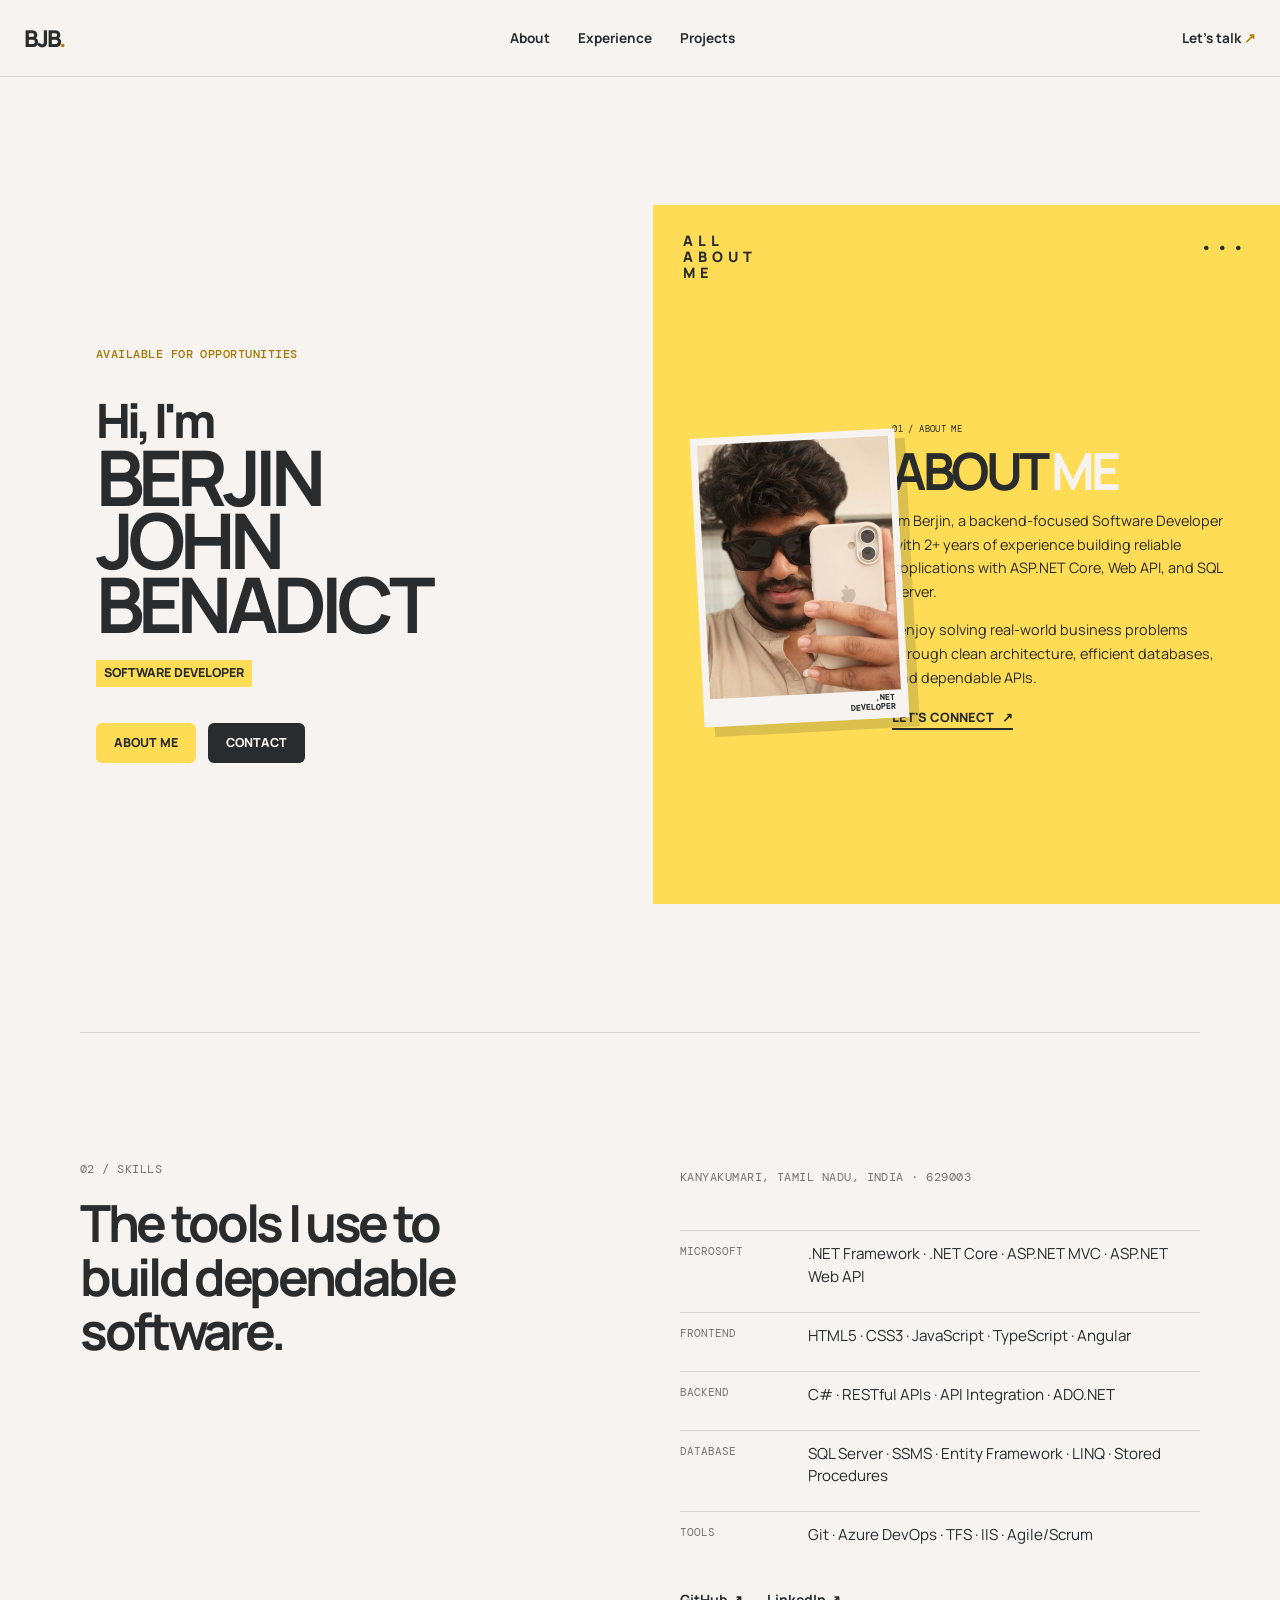
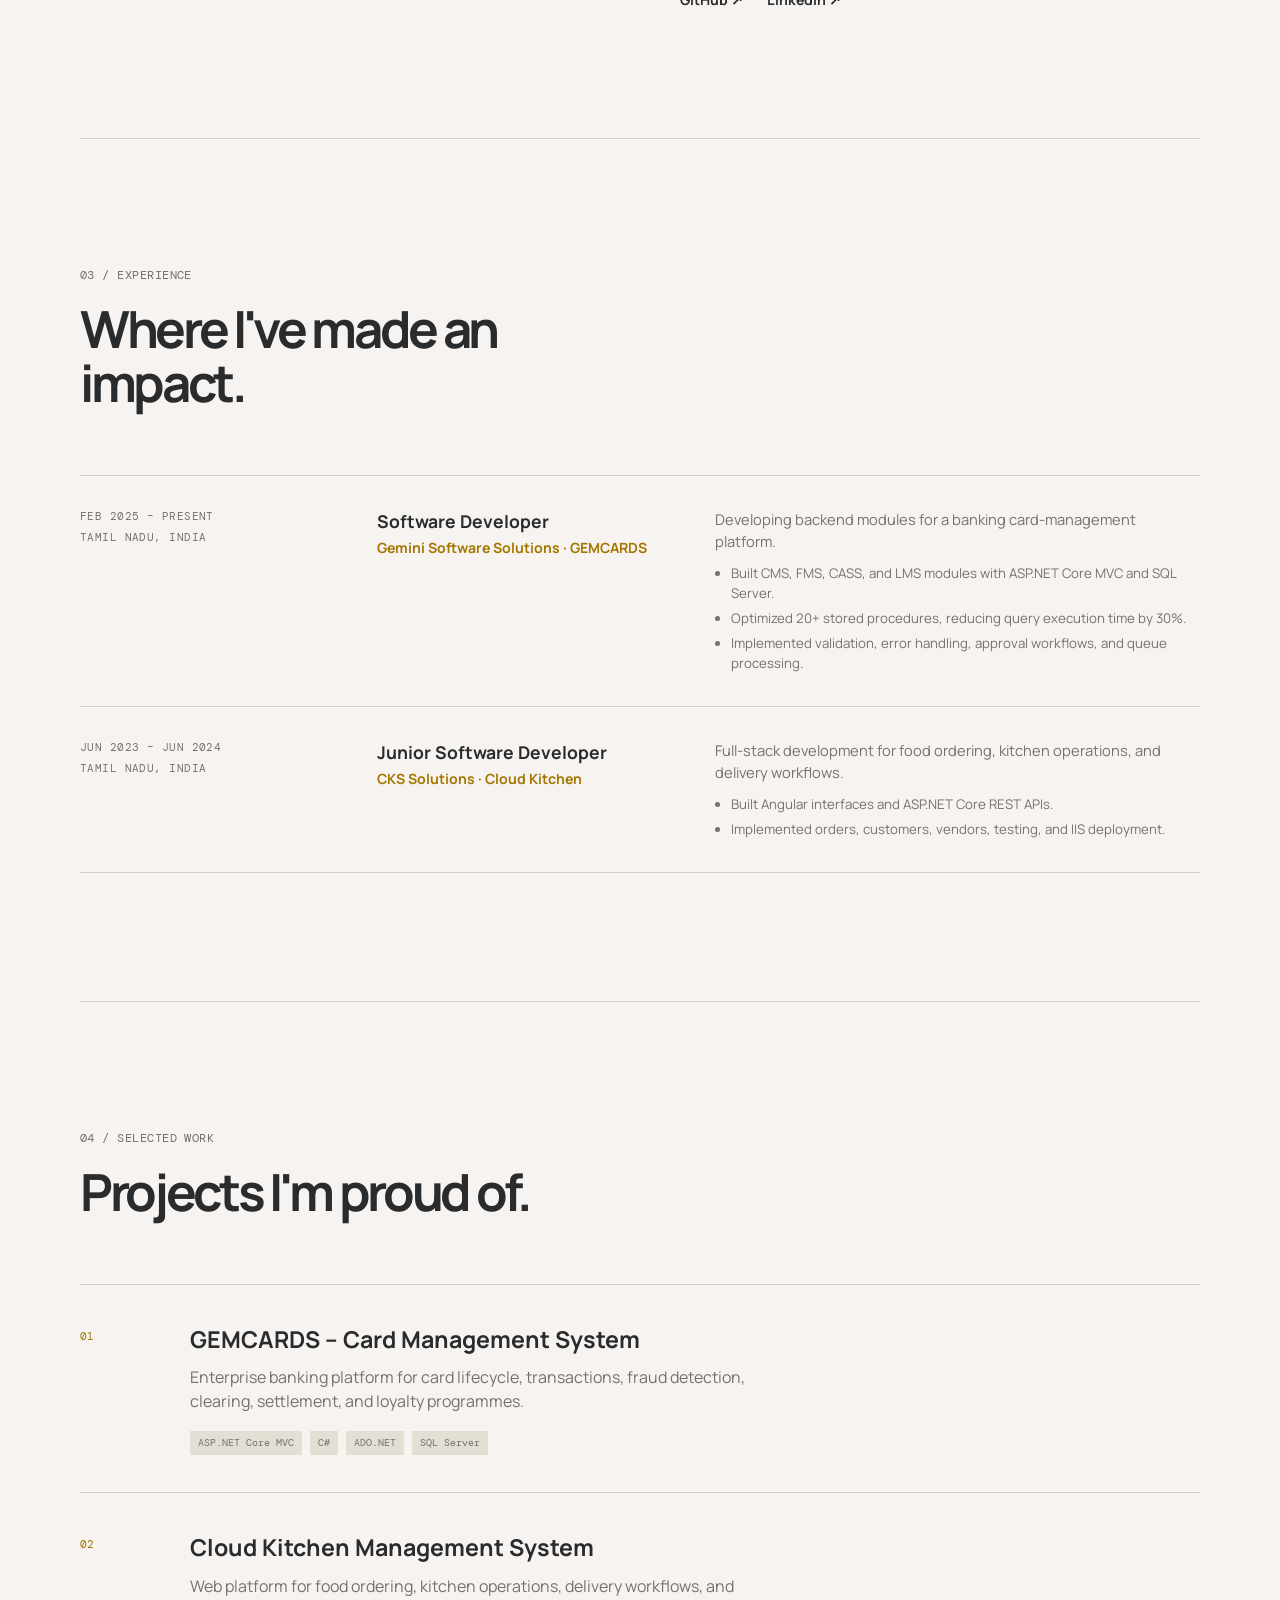
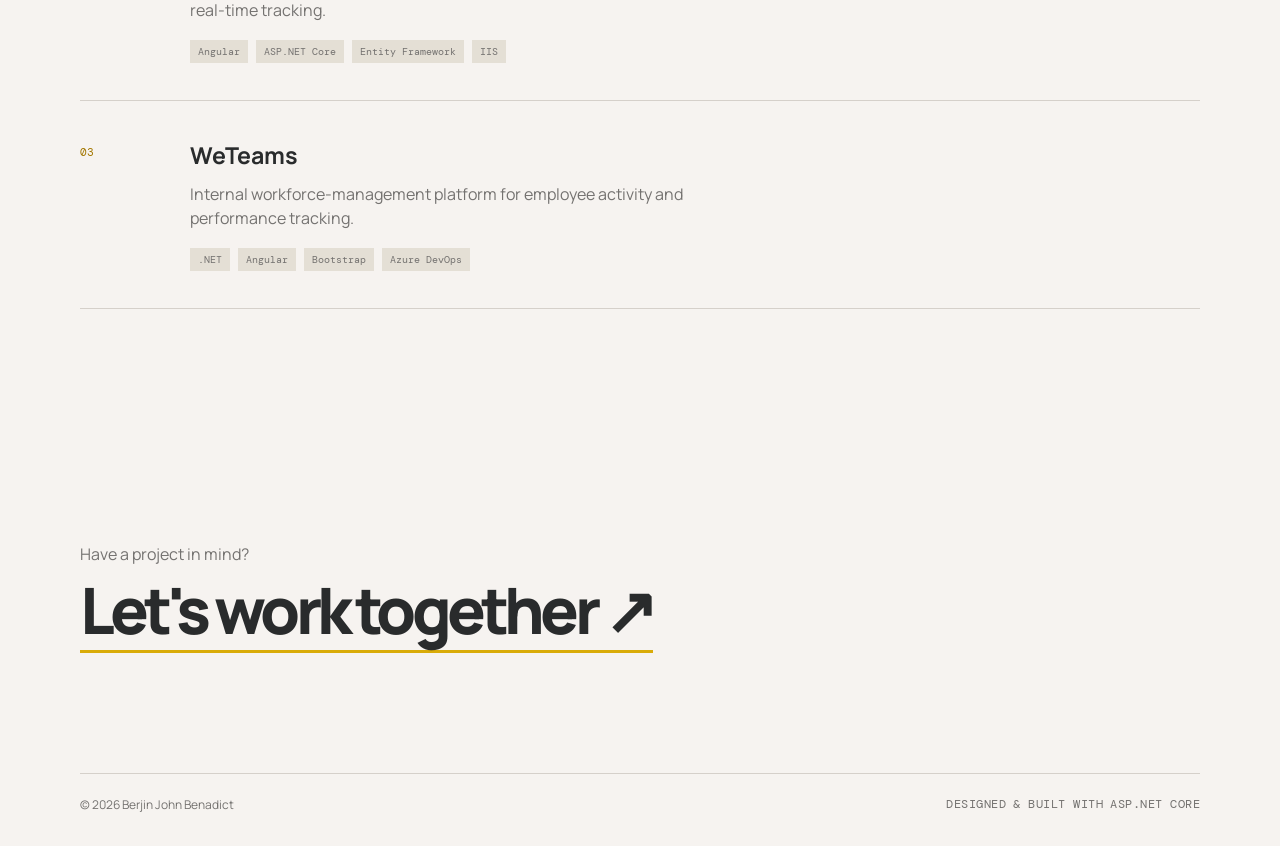
==== netlify/index.html @ 7e60a154 "Add project files." ====
<!DOCTYPE html>
<html lang="en">
<head>
  <meta charset="utf-8">
  <meta name="viewport" content="width=device-width, initial-scale=1">
  <meta name="theme-color" content="#f4f2ec">
  <meta name="description" content="Berjin John Benadict — Software Developer">
  <title>Berjin John Benadict | Portfolio</title>
  <link rel="preconnect" href="https://fonts.googleapis.com">
  <link rel="preconnect" href="https://fonts.gstatic.com" crossorigin>
  <link href="https://fonts.googleapis.com/css2?family=DM+Mono:wght@400;500&family=Manrope:wght@400;500;600;700;800&display=swap" rel="stylesheet">
  <link rel="stylesheet" href="css/site.css">
</head>
<body>
  <header class="site-header">
    <a class="brand" href="#home" aria-label="Portfolio home">BJB<span>.</span></a>
    <nav aria-label="Main navigation"><a href="#about">About</a><a href="#experience">Experience</a><a href="#projects">Projects</a></nav>
    <a class="header-contact" href="https://wa.me/916379375479" target="_blank" rel="noreferrer">Let's talk <span>↗</span></a>
  </header>
  <main>
    <section class="hero" id="home" aria-labelledby="hero-title">
      <div class="hero-copy"><p class="eyebrow">Available for opportunities</p><p class="hero-greeting">Hi, I'm</p><h1 id="hero-title">BERJIN<br>JOHN<br>BENADICT</h1><p class="role-tag">Software Developer</p><div class="hero-actions"><a class="button button-primary" href="#about">About me</a><a class="button" href="https://wa.me/916379375479" target="_blank" rel="noreferrer">Contact</a></div></div>
      <div class="hero-panel"><span class="panel-dots">•••</span><p class="vertical-logo">ALL<br>ABOUT<br>ME</p><figure class="profile-photo"><img src="images/berjin-john-benadict.jpg" alt="Berjin John Benadict"><figcaption>.NET<br>Developer</figcaption></figure><div class="hero-about"><p class="mono">01 / About me</p><h2>ABOUT <span>ME</span></h2><p>I'm Berjin, a backend-focused Software Developer with 2+ years of experience building reliable applications with ASP.NET Core, Web API, and SQL Server.</p><p>I enjoy solving real-world business problems through clean architecture, efficient databases, and dependable APIs.</p><a href="https://wa.me/916379375479" target="_blank" rel="noreferrer">Let's connect <span>↗</span></a></div></div>
    </section>
    <section id="about" class="about container section-grid"><div><p class="section-label">02 / Skills</p><h2>The tools I use to build dependable software.</h2></div><div class="about-details"><p class="mono">Kanyakumari, Tamil Nadu, India · 629003</p><div class="skill-groups"><div class="skill-group"><span>Microsoft</span><p>.NET Framework · .NET Core · ASP.NET MVC · ASP.NET Web API</p></div><div class="skill-group"><span>Frontend</span><p>HTML5 · CSS3 · JavaScript · TypeScript · Angular</p></div><div class="skill-group"><span>Backend</span><p>C# · RESTful APIs · API Integration · ADO.NET</p></div><div class="skill-group"><span>Database</span><p>SQL Server · SSMS · Entity Framework · LINQ · Stored Procedures</p></div><div class="skill-group"><span>Tools</span><p>Git · Azure DevOps · TFS · IIS · Agile/Scrum</p></div></div><div class="social-links"><a href="https://github.com/Berjinn/Berjin-Portfolio" target="_blank" rel="noreferrer">GitHub ↗</a><a href="https://www.linkedin.com/in/berjin-john-benadict-560219225" target="_blank" rel="noreferrer">LinkedIn ↗</a></div></div></section>
    <section id="experience" class="experience container"><div class="section-heading"><p class="section-label">03 / Experience</p><h2>Where I've made an impact.</h2></div><div class="experience-list"><article class="experience-card"><div class="experience-meta mono"><span>Feb 2025 – Present</span><span>Tamil Nadu, India</span></div><div><h3>Software Developer</h3><p class="experience-company">Gemini Software Solutions · GEMCARDS</p></div><div class="experience-copy"><p>Developing backend modules for a banking card-management platform.</p><ul class="experience-highlights"><li>Built CMS, FMS, CASS, and LMS modules with ASP.NET Core MVC and SQL Server.</li><li>Optimized 20+ stored procedures, reducing query execution time by 30%.</li><li>Implemented validation, error handling, approval workflows, and queue processing.</li></ul></div></article><article class="experience-card"><div class="experience-meta mono"><span>Jun 2023 – Jun 2024</span><span>Tamil Nadu, India</span></div><div><h3>Junior Software Developer</h3><p class="experience-company">CKS Solutions · Cloud Kitchen</p></div><div class="experience-copy"><p>Full-stack development for food ordering, kitchen operations, and delivery workflows.</p><ul class="experience-highlights"><li>Built Angular interfaces and ASP.NET Core REST APIs.</li><li>Implemented orders, customers, vendors, testing, and IIS deployment.</li></ul></div></article></div></section>
    <section id="projects" class="projects container"><div class="section-heading"><p class="section-label">04 / Selected work</p><h2>Projects I'm proud of.</h2></div><div class="project-list"><article class="project-card"><div class="project-number mono">01</div><div><h3>GEMCARDS – Card Management System</h3><p class="project-description">Enterprise banking platform for card lifecycle, transactions, fraud detection, clearing, settlement, and loyalty programmes.</p><ul class="project-tech"><li>ASP.NET Core MVC</li><li>C#</li><li>ADO.NET</li><li>SQL Server</li></ul></div></article><article class="project-card"><div class="project-number mono">02</div><div><h3>Cloud Kitchen Management System</h3><p class="project-description">Web platform for food ordering, kitchen operations, delivery workflows, and real-time tracking.</p><ul class="project-tech"><li>Angular</li><li>ASP.NET Core</li><li>Entity Framework</li><li>IIS</li></ul></div></article><article class="project-card"><div class="project-number mono">03</div><div><h3>WeTeams</h3><p class="project-description">Internal workforce-management platform for employee activity and performance tracking.</p><ul class="project-tech"><li>.NET</li><li>Angular</li><li>Bootstrap</li><li>Azure DevOps</li></ul></div></article></div></section>
  </main>
  <footer class="site-footer container"><p>Have a project in mind?</p><a href="mailto:berjinberjin90@gmail.com">Let's work together <span>↗</span></a><div class="footer-bottom"><span>© 2026 Berjin John Benadict</span><span class="mono">Designed & built with ASP.NET Core</span></div></footer>
</body>
</html>
---- netlify/css/site.css ----
:root { --ink:#292b2c; --paper:#f6f3f0; --line:#d5d0ca; --accent:#ffdc55; --muted:#747270; }
* { box-sizing:border-box; } html { scroll-behavior:smooth; } body { margin:0; background:var(--paper); color:var(--ink); font-family:Manrope,Arial,sans-serif; line-height:1.5; } a { color:inherit; text-decoration:none; } .container { width:min(1120px,calc(100% - 48px)); margin-inline:auto; } .mono,.eyebrow,.section-label { font-family:"DM Mono",monospace; font-size:.72rem; letter-spacing:.04em; text-transform:uppercase; }
.site-header { height:76px; width:min(1240px,calc(100% - 48px)); margin:auto; display:flex; align-items:center; justify-content:space-between; }.brand { font-size:1.45rem; font-weight:800; letter-spacing:-.09em; }.brand span { color:#b78200; } nav { display:flex; gap:28px; font-size:.85rem; font-weight:700; } nav a:hover,.social-links a:hover { color:#a37700; }.header-contact { font-size:.85rem; font-weight:700; }.header-contact span { color:#b78200; }
.hero { min-height:min(720px,calc(100vh - 76px)); display:grid; grid-template-columns:minmax(0,1fr) minmax(380px,49%); background:var(--paper); }.hero-copy { padding:clamp(60px,11vw,150px) clamp(32px,7.5vw,130px); display:flex; flex-direction:column; justify-content:center; }.eyebrow { color:#a37700; font-weight:500; margin-bottom:36px; } h1,h2,h3,p { margin-top:0; }.hero-greeting { font-size:clamp(1.8rem,3.7vw,3.6rem); font-weight:800; letter-spacing:-.08em; line-height:.9; margin-bottom:3px; }.hero h1 { font-size:clamp(3.2rem,6vw,6.2rem); letter-spacing:-.075em; line-height:.83; margin:0; }.role-tag { align-self:flex-start; margin:24px 0 36px; padding:4px 8px; background:var(--accent); font-size:.78rem; font-weight:800; text-transform:uppercase; }.hero-actions { display:flex; gap:12px; flex-wrap:wrap; }.button { display:inline-flex; padding:11px 18px; border:0; border-radius:6px; background:var(--ink); color:var(--paper); font-size:.78rem; font-weight:800; text-transform:uppercase; transition:.2s; }.button:hover { background:#514e4a; color:white; }.button-primary { background:var(--accent); color:var(--ink); }.button-primary:hover { background:#e8bd28; color:var(--ink); }
.hero-panel { position:relative; overflow:hidden; min-height:520px; background:var(--accent); }.panel-dots { position:absolute; top:28px; right:32px; letter-spacing:3px; font-size:1.2rem; }.vertical-logo { position:absolute; top:28px; left:30px; font-weight:800; font-size:.9rem; line-height:1.1; letter-spacing:.35em; }.profile-photo { position:absolute; z-index:1; top:50%; left:clamp(26px,7%,62px); width:clamp(150px,16vw,210px); margin:0; transform:translateY(-42%) rotate(-3deg); padding:7px 7px 28px; background:var(--paper); box-shadow:10px 10px 0 rgba(41,43,44,.16); }.profile-photo img { display:block; width:100%; aspect-ratio:3 / 4; object-fit:cover; object-position:center 21%; }.profile-photo figcaption { position:absolute; right:13px; bottom:7px; color:var(--ink); font-family:"DM Mono",monospace; font-size:.5rem; font-weight:600; line-height:1.15; text-align:right; text-transform:uppercase; }.hero-about { position:absolute; top:50%; right:clamp(24px,6%,58px); width:clamp(210px,30vw,350px); transform:translateY(-43%); }.hero-about .mono { margin-bottom:13px; font-size:.58rem; }.hero-about h2 { margin-bottom:17px; font-size:clamp(2.1rem,4vw,4rem); line-height:.83; letter-spacing:-.07em; }.hero-about h2 span { color:var(--paper); }.hero-about p:not(.mono) { margin-bottom:14px; font-size:clamp(.75rem,1.15vw,.9rem); line-height:1.65; }.hero-about a { display:inline-block; margin-top:5px; font-size:.8rem; font-weight:800; text-transform:uppercase; border-bottom:2px solid var(--ink); }.hero-about a span { margin-left:5px; }
section { padding:128px 0; border-top:1px solid var(--line); }.section-grid { display:grid; grid-template-columns:1fr 1fr; gap:80px; }.section-label { margin-bottom:18px; color:var(--muted); } h2 { max-width:470px; font-size:clamp(2rem,4vw,3.65rem); letter-spacing:-.065em; line-height:1.05; margin-bottom:0; }.about-details { padding-top:8px; }.about-details>.mono { color:var(--muted); margin-bottom:44px; }.skill-groups { display:grid; gap:23px; }.skill-group { border-top:1px solid var(--line); padding-top:12px; display:grid; grid-template-columns:110px 1fr; gap:18px; }.skill-group>span { font-family:"DM Mono",monospace; text-transform:uppercase; font-size:.68rem; color:var(--muted); }.skill-group p { margin:0; font-size:.95rem; }.social-links { margin-top:42px; display:flex; gap:24px; font-weight:700; font-size:.88rem; }
.section-heading { margin-bottom:65px; }.experience-list,.project-list { border-top:1px solid var(--line); }.experience-card { display:grid; grid-template-columns:1fr 1.15fr 1.8fr; gap:28px; padding:32px 0; border-bottom:1px solid var(--line); }.experience-meta { display:flex; flex-direction:column; gap:5px; color:var(--muted); font-size:.68rem; }.experience-card h3,.project-card h3 { margin-bottom:3px; font-size:1.1rem; }.experience-company { color:#a37700; margin:0; font-size:.88rem; font-weight:700; }.experience-copy p { color:var(--muted); margin-bottom:12px; font-size:.92rem; }.experience-highlights { margin:0; padding-left:16px; color:var(--muted); font-size:.83rem; }.experience-highlights li+li { margin-top:5px; }
.project-card { display:grid; grid-template-columns:80px 1fr 40px; gap:30px; padding:37px 0; border-bottom:1px solid var(--line); transition:.2s; }.project-card:hover { padding-inline:12px; background:#ece5bd; }.project-number { color:#a37700; font-size:.7rem; padding-top:6px; }.project-card h3 { font-size:1.45rem; }.project-description { max-width:570px; color:var(--muted); margin:9px 0 18px; }.project-tech { display:flex; flex-wrap:wrap; gap:8px; padding:0; margin:0; list-style:none; }.project-tech li { padding:4px 8px; background:#e4dfd5; color:var(--muted); font-family:"DM Mono",monospace; font-size:.64rem; }.project-link { font-size:1.5rem; text-align:right; }.project-link:hover { color:#a37700; }
.site-footer { padding:105px 0 32px; }.site-footer>p { color:var(--muted); margin-bottom:12px; }.site-footer>a { display:inline-block; font-size:clamp(2rem,5vw,4.8rem); font-weight:800; letter-spacing:-.075em; line-height:1; border-bottom:3px solid #d9ab08; padding-bottom:8px; }.footer-bottom { display:flex; justify-content:space-between; border-top:1px solid var(--line); margin-top:120px; padding-top:22px; color:var(--muted); font-size:.75rem; }
@media (max-width:700px) { .container,.site-header { width:min(100% - 32px,1120px); } nav { display:none; }.header-contact { font-size:.78rem; }.hero { min-height:auto; display:block; }.hero-copy { min-height:500px; padding:75px 32px; }.hero-panel { min-height:580px; }.profile-photo { top:86px; left:30px; width:150px; transform:rotate(-3deg); }.hero-about { top:315px; left:30px; right:30px; width:auto; transform:none; }.hero-about h2 { font-size:3rem; }.section-grid,.experience-card { display:block; } section { padding:78px 0; }.about-details { margin-top:40px; }.section-heading { margin-bottom:40px; }.experience-card>*+* { margin-top:20px; }.experience-meta { flex-direction:row; justify-content:space-between; }.project-card { grid-template-columns:35px 1fr 25px; gap:12px; padding:28px 0; }.project-card h3 { font-size:1.2rem; }.footer-bottom { margin-top:80px; gap:18px; flex-direction:column; } }
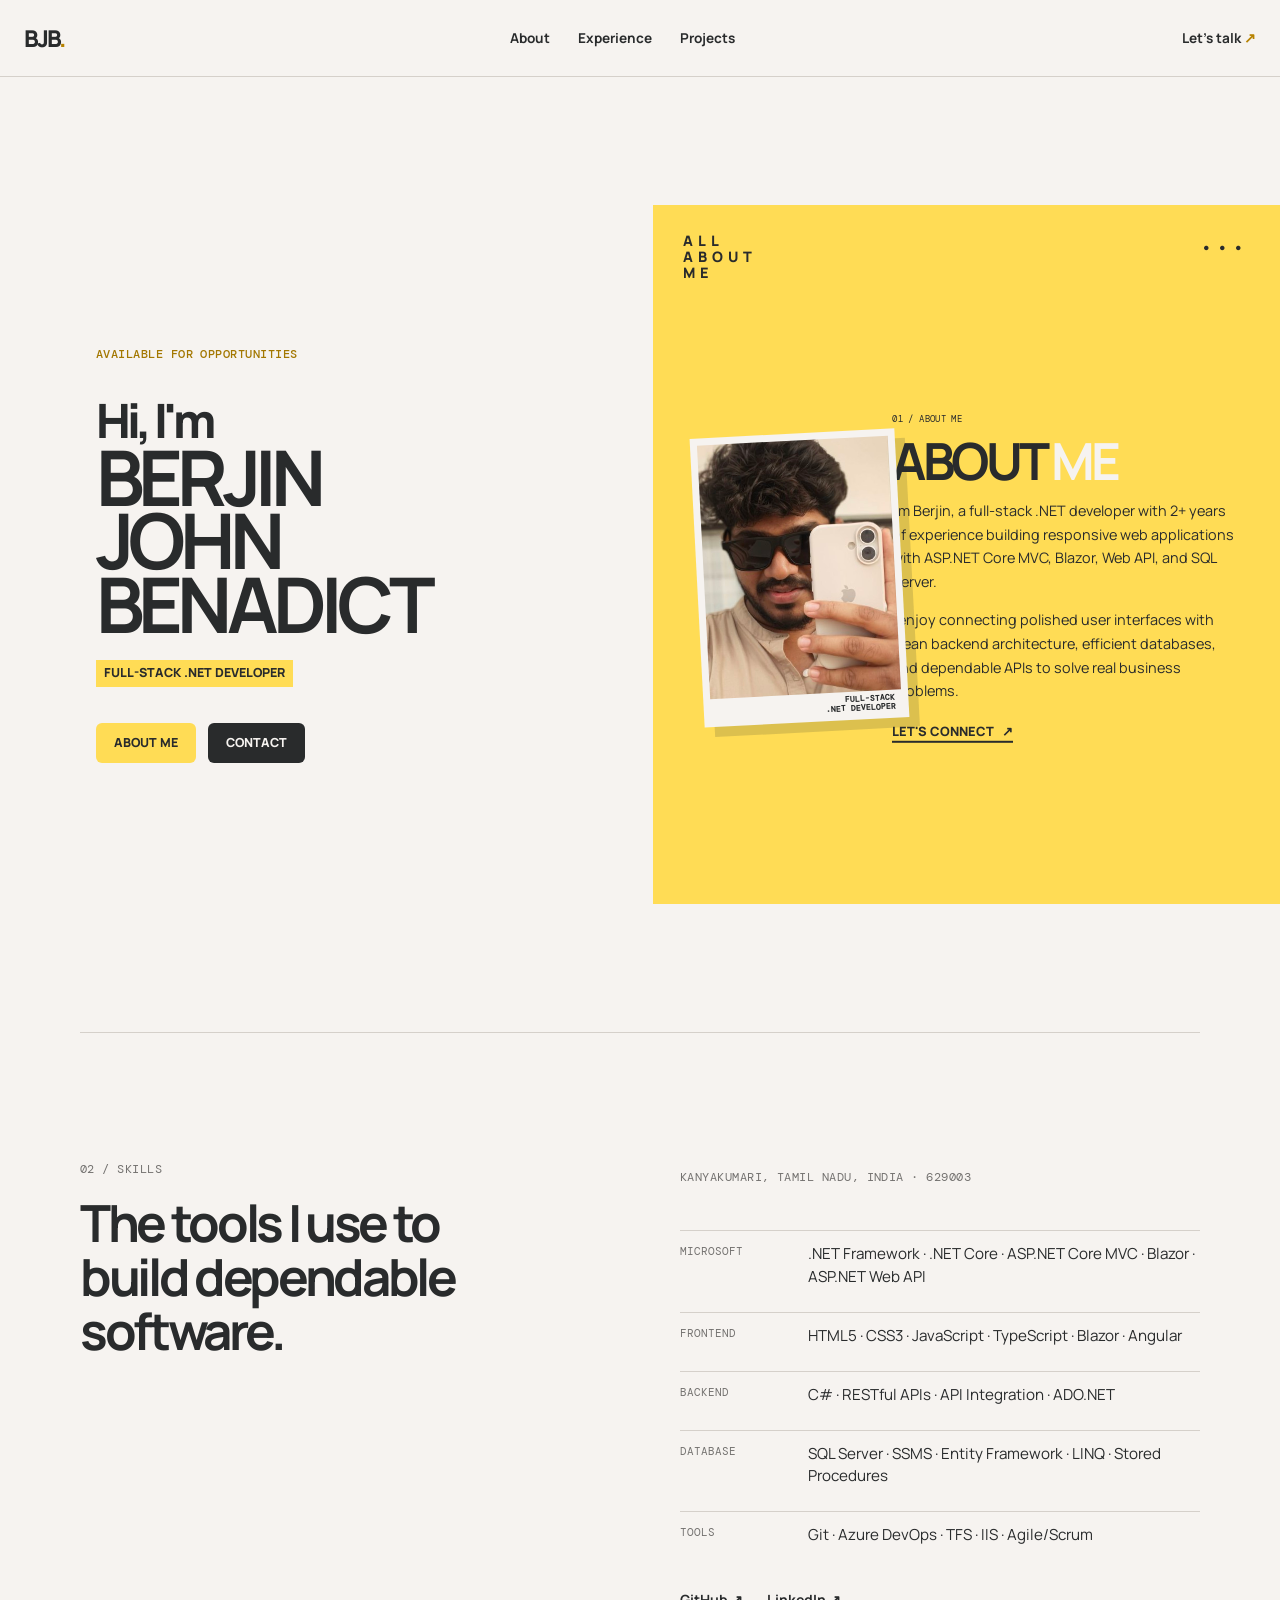
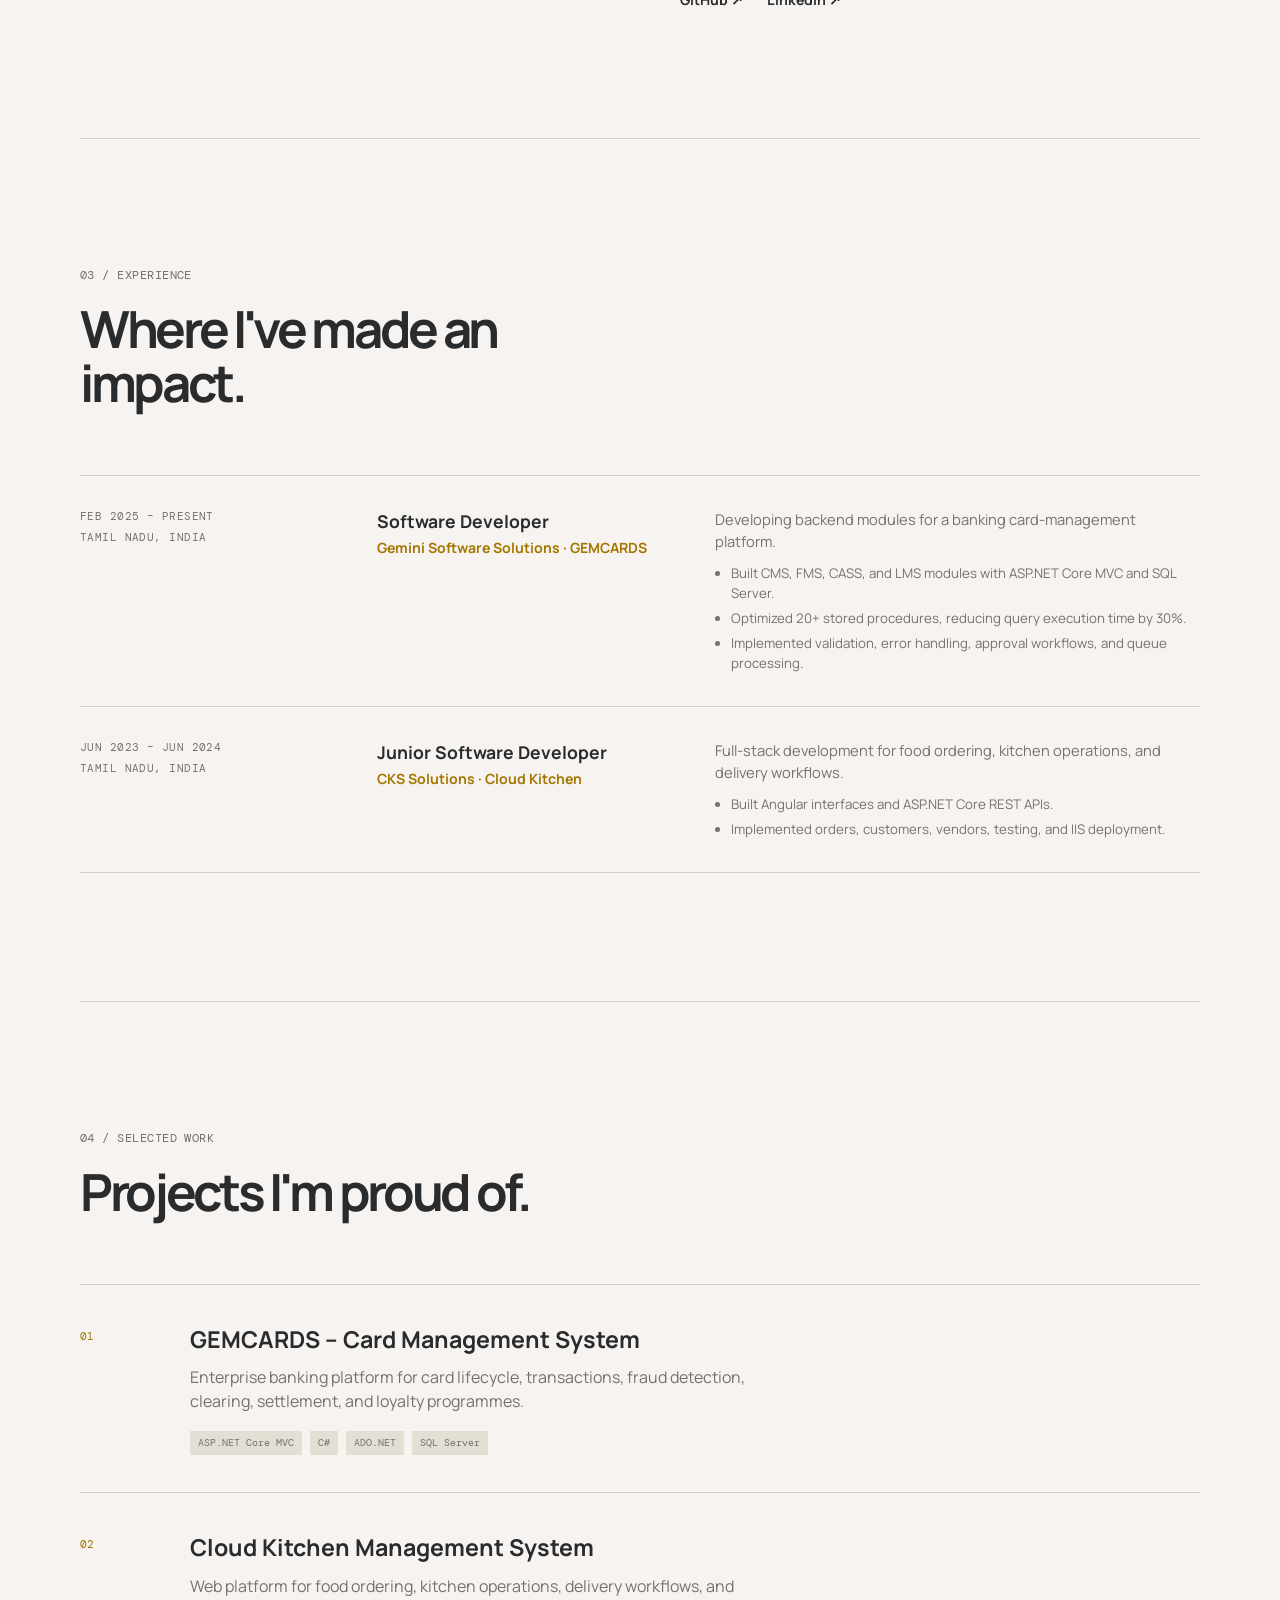
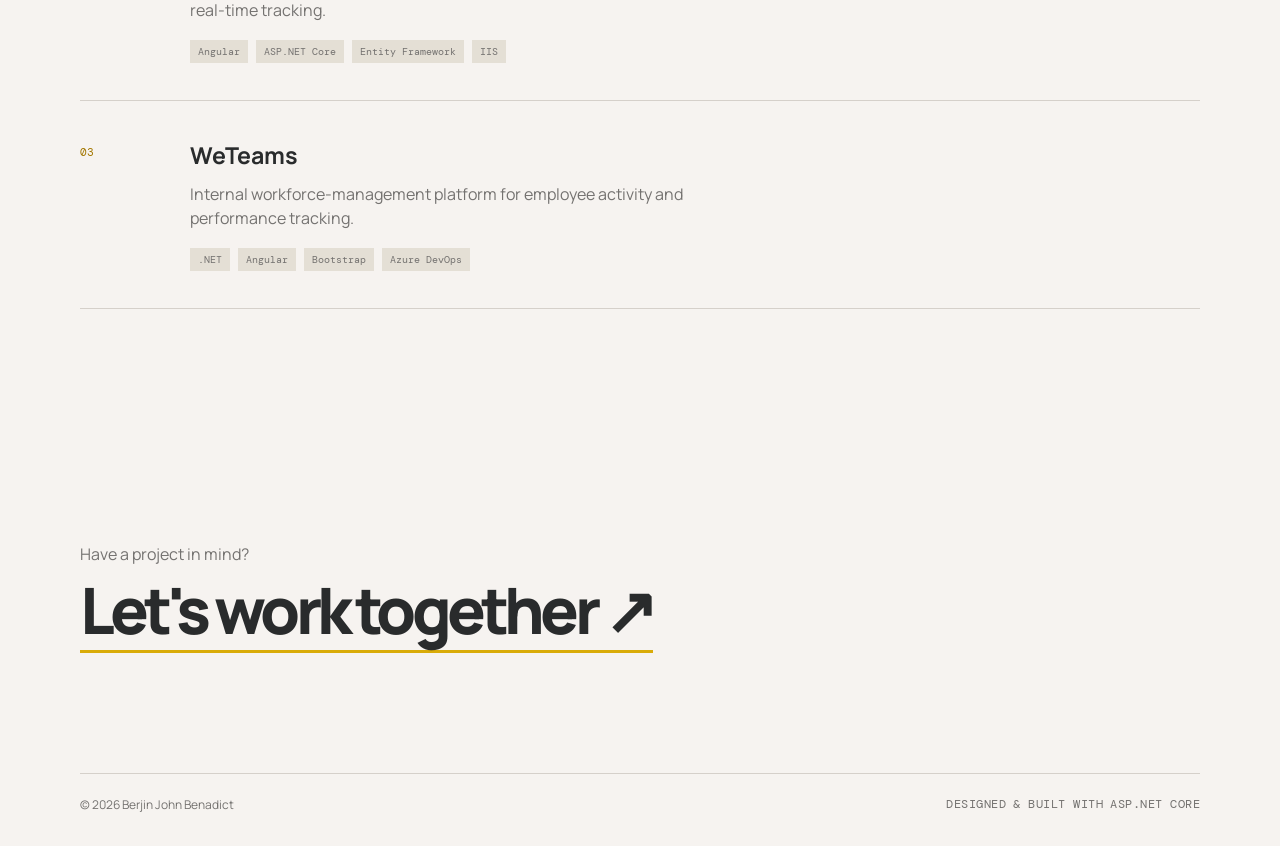
==== commit be5ac4a6: "About changes" ====
--- a/netlify/index.html
+++ b/netlify/index.html
@@ -19,10 +19,10 @@
   </header>
   <main>
     <section class="hero" id="home" aria-labelledby="hero-title">
-      <div class="hero-copy"><p class="eyebrow">Available for opportunities</p><p class="hero-greeting">Hi, I'm</p><h1 id="hero-title">BERJIN<br>JOHN<br>BENADICT</h1><p class="role-tag">Software Developer</p><div class="hero-actions"><a class="button button-primary" href="#about">About me</a><a class="button" href="https://wa.me/916379375479" target="_blank" rel="noreferrer">Contact</a></div></div>
-      <div class="hero-panel"><span class="panel-dots">•••</span><p class="vertical-logo">ALL<br>ABOUT<br>ME</p><figure class="profile-photo"><img src="images/berjin-john-benadict.jpg" alt="Berjin John Benadict"><figcaption>.NET<br>Developer</figcaption></figure><div class="hero-about"><p class="mono">01 / About me</p><h2>ABOUT <span>ME</span></h2><p>I'm Berjin, a backend-focused Software Developer with 2+ years of experience building reliable applications with ASP.NET Core, Web API, and SQL Server.</p><p>I enjoy solving real-world business problems through clean architecture, efficient databases, and dependable APIs.</p><a href="https://wa.me/916379375479" target="_blank" rel="noreferrer">Let's connect <span>↗</span></a></div></div>
+      <div class="hero-copy"><p class="eyebrow">Available for opportunities</p><p class="hero-greeting">Hi, I'm</p><h1 id="hero-title">BERJIN<br>JOHN<br>BENADICT</h1><p class="role-tag">Full-Stack .NET Developer</p><div class="hero-actions"><a class="button button-primary" href="#about">About me</a><a class="button" href="https://wa.me/916379375479" target="_blank" rel="noreferrer">Contact</a></div></div>
+      <div class="hero-panel"><span class="panel-dots">•••</span><p class="vertical-logo">ALL<br>ABOUT<br>ME</p><figure class="profile-photo"><img src="images/berjin-john-benadict.jpg" alt="Berjin John Benadict"><figcaption>FULL-STACK<br>.NET DEVELOPER</figcaption></figure><div class="hero-about"><p class="mono">01 / About me</p><h2>ABOUT <span>ME</span></h2><p>I'm Berjin, a full-stack .NET developer with 2+ years of experience building responsive web applications with ASP.NET Core MVC, Blazor, Web API, and SQL Server.</p><p>I enjoy connecting polished user interfaces with clean backend architecture, efficient databases, and dependable APIs to solve real business problems.</p><a href="https://wa.me/916379375479" target="_blank" rel="noreferrer">Let's connect <span>↗</span></a></div></div>
     </section>
-    <section id="about" class="about container section-grid"><div><p class="section-label">02 / Skills</p><h2>The tools I use to build dependable software.</h2></div><div class="about-details"><p class="mono">Kanyakumari, Tamil Nadu, India · 629003</p><div class="skill-groups"><div class="skill-group"><span>Microsoft</span><p>.NET Framework · .NET Core · ASP.NET MVC · ASP.NET Web API</p></div><div class="skill-group"><span>Frontend</span><p>HTML5 · CSS3 · JavaScript · TypeScript · Angular</p></div><div class="skill-group"><span>Backend</span><p>C# · RESTful APIs · API Integration · ADO.NET</p></div><div class="skill-group"><span>Database</span><p>SQL Server · SSMS · Entity Framework · LINQ · Stored Procedures</p></div><div class="skill-group"><span>Tools</span><p>Git · Azure DevOps · TFS · IIS · Agile/Scrum</p></div></div><div class="social-links"><a href="https://github.com/Berjinn/Berjin-Portfolio" target="_blank" rel="noreferrer">GitHub ↗</a><a href="https://www.linkedin.com/in/berjin-john-benadict-560219225" target="_blank" rel="noreferrer">LinkedIn ↗</a></div></div></section>
+    <section id="about" class="about container section-grid"><div><p class="section-label">02 / Skills</p><h2>The tools I use to build dependable software.</h2></div><div class="about-details"><p class="mono">Kanyakumari, Tamil Nadu, India · 629003</p><div class="skill-groups"><div class="skill-group"><span>Microsoft</span><p>.NET Framework · .NET Core · ASP.NET Core MVC · Blazor · ASP.NET Web API</p></div><div class="skill-group"><span>Frontend</span><p>HTML5 · CSS3 · JavaScript · TypeScript · Blazor · Angular</p></div><div class="skill-group"><span>Backend</span><p>C# · RESTful APIs · API Integration · ADO.NET</p></div><div class="skill-group"><span>Database</span><p>SQL Server · SSMS · Entity Framework · LINQ · Stored Procedures</p></div><div class="skill-group"><span>Tools</span><p>Git · Azure DevOps · TFS · IIS · Agile/Scrum</p></div></div><div class="social-links"><a href="https://github.com/Berjinn/Berjin-Portfolio" target="_blank" rel="noreferrer">GitHub ↗</a><a href="https://www.linkedin.com/in/berjin-john-benadict-560219225" target="_blank" rel="noreferrer">LinkedIn ↗</a></div></div></section>
     <section id="experience" class="experience container"><div class="section-heading"><p class="section-label">03 / Experience</p><h2>Where I've made an impact.</h2></div><div class="experience-list"><article class="experience-card"><div class="experience-meta mono"><span>Feb 2025 – Present</span><span>Tamil Nadu, India</span></div><div><h3>Software Developer</h3><p class="experience-company">Gemini Software Solutions · GEMCARDS</p></div><div class="experience-copy"><p>Developing backend modules for a banking card-management platform.</p><ul class="experience-highlights"><li>Built CMS, FMS, CASS, and LMS modules with ASP.NET Core MVC and SQL Server.</li><li>Optimized 20+ stored procedures, reducing query execution time by 30%.</li><li>Implemented validation, error handling, approval workflows, and queue processing.</li></ul></div></article><article class="experience-card"><div class="experience-meta mono"><span>Jun 2023 – Jun 2024</span><span>Tamil Nadu, India</span></div><div><h3>Junior Software Developer</h3><p class="experience-company">CKS Solutions · Cloud Kitchen</p></div><div class="experience-copy"><p>Full-stack development for food ordering, kitchen operations, and delivery workflows.</p><ul class="experience-highlights"><li>Built Angular interfaces and ASP.NET Core REST APIs.</li><li>Implemented orders, customers, vendors, testing, and IIS deployment.</li></ul></div></article></div></section>
     <section id="projects" class="projects container"><div class="section-heading"><p class="section-label">04 / Selected work</p><h2>Projects I'm proud of.</h2></div><div class="project-list"><article class="project-card"><div class="project-number mono">01</div><div><h3>GEMCARDS – Card Management System</h3><p class="project-description">Enterprise banking platform for card lifecycle, transactions, fraud detection, clearing, settlement, and loyalty programmes.</p><ul class="project-tech"><li>ASP.NET Core MVC</li><li>C#</li><li>ADO.NET</li><li>SQL Server</li></ul></div></article><article class="project-card"><div class="project-number mono">02</div><div><h3>Cloud Kitchen Management System</h3><p class="project-description">Web platform for food ordering, kitchen operations, delivery workflows, and real-time tracking.</p><ul class="project-tech"><li>Angular</li><li>ASP.NET Core</li><li>Entity Framework</li><li>IIS</li></ul></div></article><article class="project-card"><div class="project-number mono">03</div><div><h3>WeTeams</h3><p class="project-description">Internal workforce-management platform for employee activity and performance tracking.</p><ul class="project-tech"><li>.NET</li><li>Angular</li><li>Bootstrap</li><li>Azure DevOps</li></ul></div></article></div></section>
   </main>
